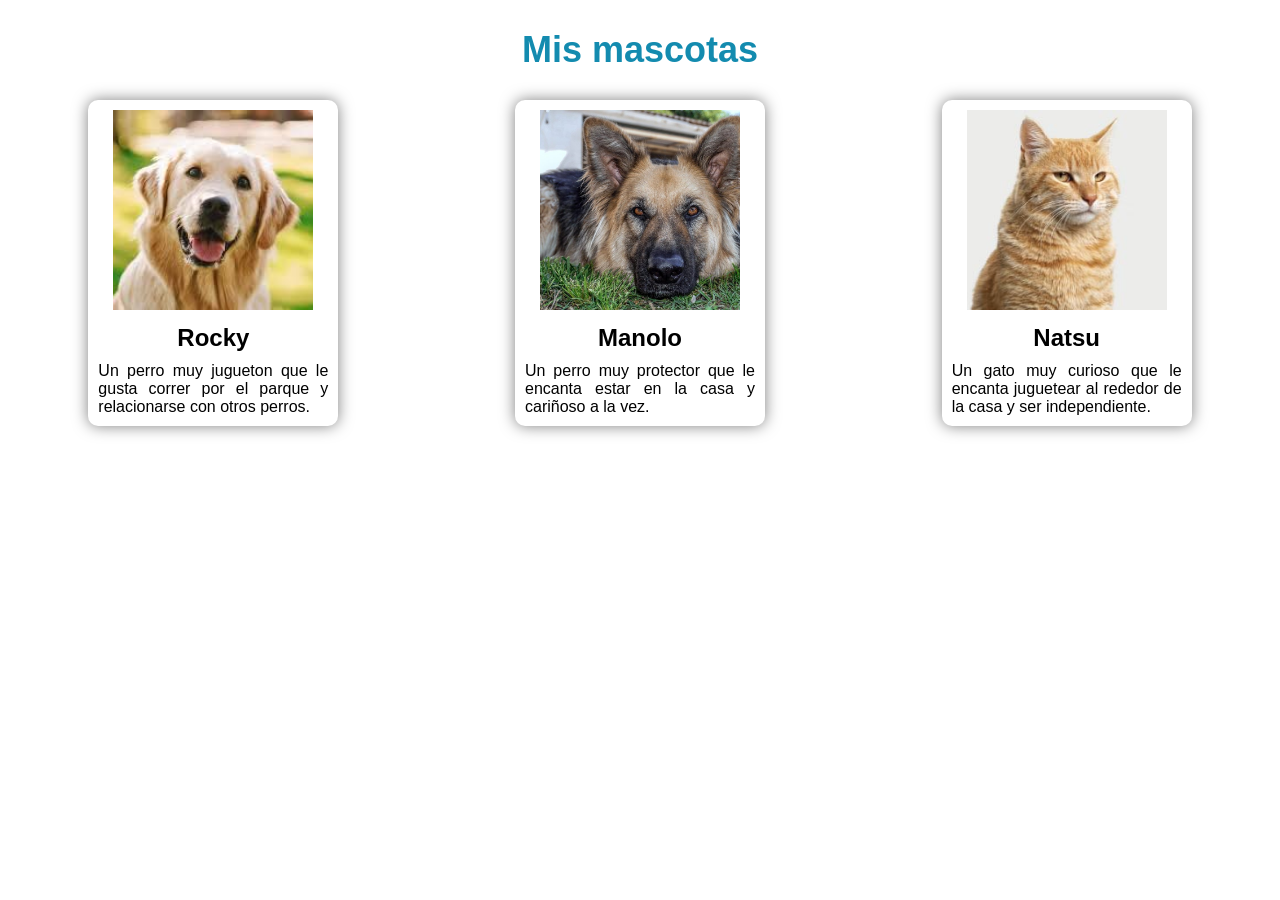
==== mascotas.html @ de529fd0 "retoques" ====
<!doctype html>
<html lang="en">
  <head>
    <meta charset="UTF-8" />
    <meta name="viewport" content="width=device-width, initial-scale=1.0" />
    <link rel="stylesheet" href="style_mascotas.css" />
    <title>Mis mascotas</title>
  </head>
  <body>
    <header>
      <h1>Mis mascotas</h1>
    </header>
    <main>
      <section>
        <article class="contenedor-card">
          <figure>
            <img src="/images/rocky.jpg" alt="Foto de rocky" />
          </figure>
          <h2>Rocky</h2>
          <p>
            Un perro muy jugueton que le gusta correr por el parque y
            relacionarse con otros perros.
          </p>
        </article>
        <article class="contenedor-card">
          <figure>
            <img src="/images/manolo.jpg" alt="Foto de manolo" />
          </figure>
          <h2>Manolo</h2>
          <p>
            Un perro muy protector que le encanta estar en la casa y cariñoso a
            la vez.
          </p>
        </article>
        <article class="contenedor-card">
          <figure>
            <img src="/images/natsu.jpg" alt="Foto de natsu" />
          </figure>
          <h2>Natsu</h2>
          <p>
            Un gato muy curioso que le encanta juguetear al rededor de la casa y
            ser independiente.
          </p>
        </article>
      </section>
    </main>
  </body>
</html>
---- style_mascotas.css ----
* {
  box-sizing: border-box;
  margin: 0;
  padding: 0;
  font-family: Arial, Helvetica, sans-serif;
}

header {
  display: flex;
  justify-content: center;
  align-items: center;
  width: 100%;
  height: 100px;
  font-size: large;
  color: rgb(19, 139, 175);
}

section {
  display: flex;
  justify-content: space-around;
}

.contenedor-card {
  display: flex;
  flex-direction: column;
  align-items: center;
  width: 250px;
  padding: 10px;
  border-radius: 10px;
  gap: 10px;
  text-align: justify;
  box-shadow: 0px 0px 15px rgba(0, 0, 0, 0.5);
}

img {
  height: 200px;
  width: 200px;
  object-fit: cover;
}
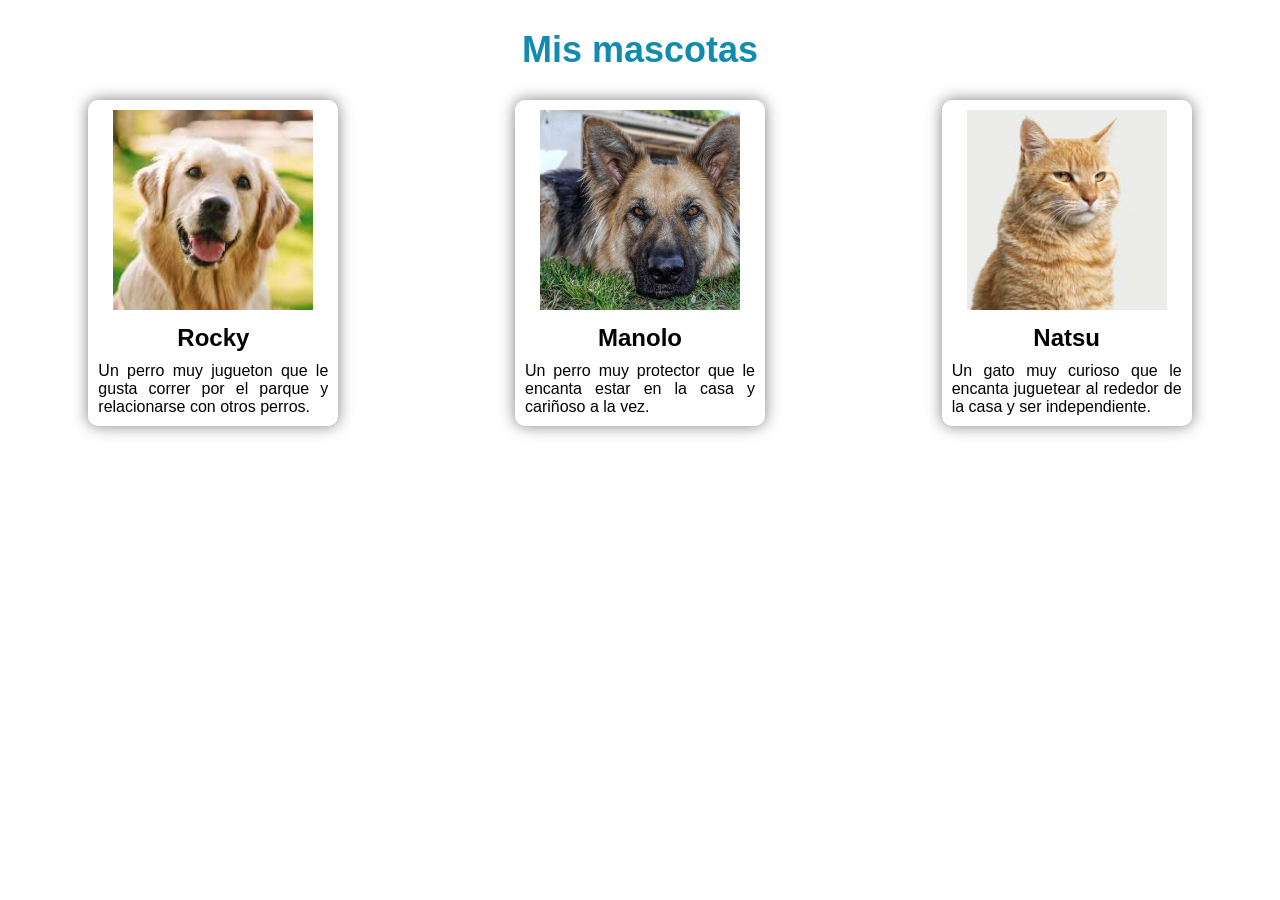
==== commit ec6e4059: "grid" ====
--- a/mascotas.html
+++ b/mascotas.html
@@ -10,6 +10,8 @@
     <header>
       <h1>Mis mascotas</h1>
     </header>
+
+    
     <main>
       <section>
         <article class="contenedor-card">
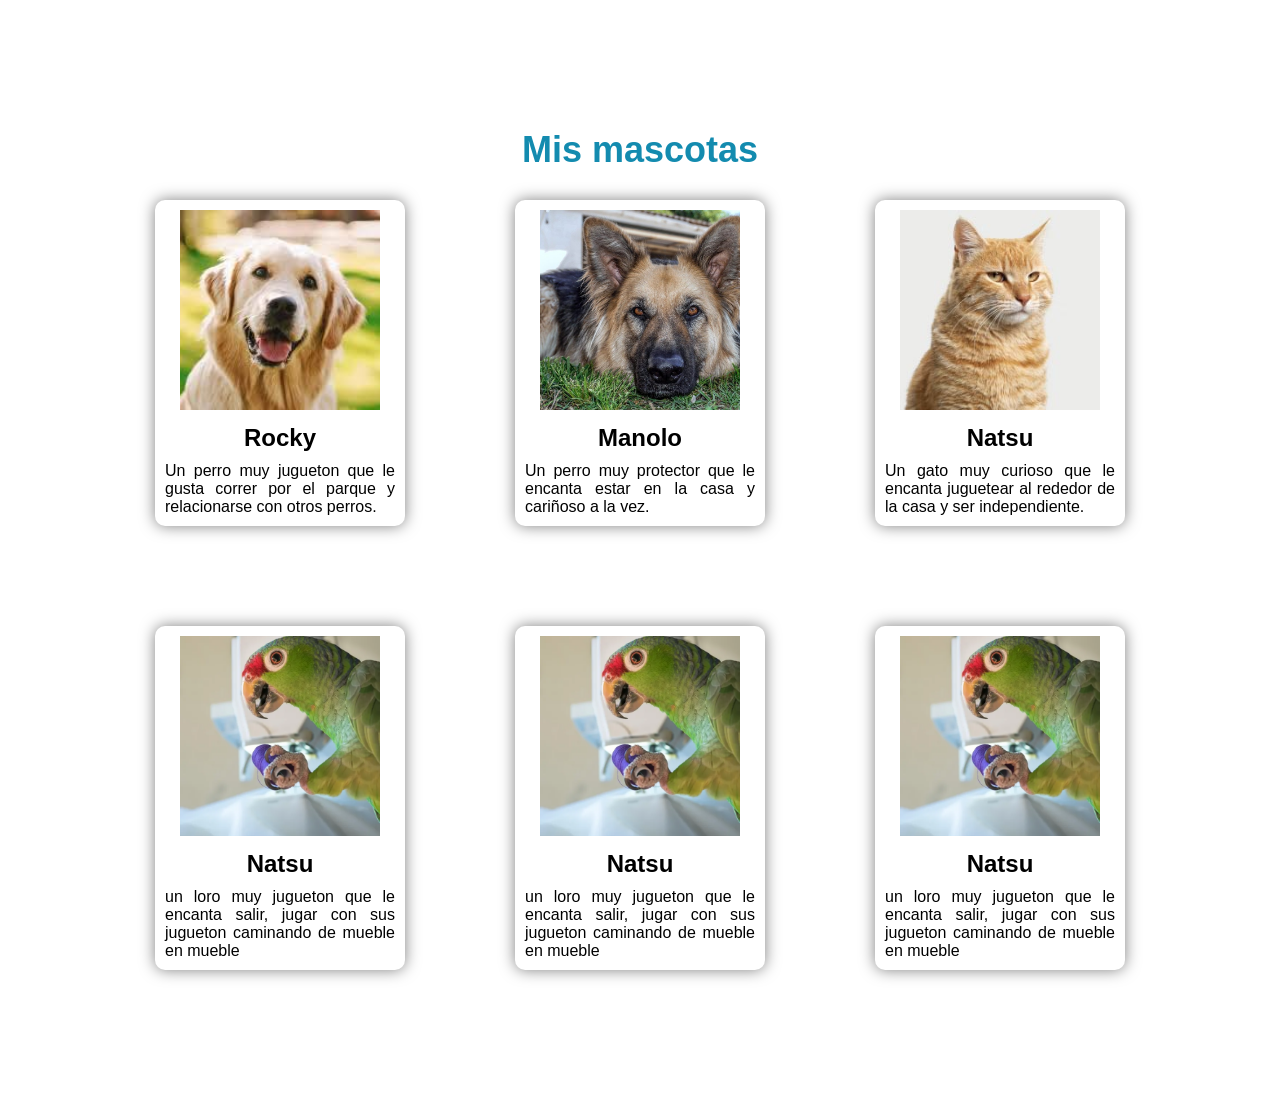
==== commit 9b6aad95: "week 3" ====
--- a/mascotas.html
+++ b/mascotas.html
@@ -11,39 +11,73 @@
       <h1>Mis mascotas</h1>
     </header>
 
-    
     <main>
       <section>
-        <article class="contenedor-card">
-          <figure>
-            <img src="/images/rocky.jpg" alt="Foto de rocky" />
-          </figure>
-          <h2>Rocky</h2>
-          <p>
-            Un perro muy jugueton que le gusta correr por el parque y
-            relacionarse con otros perros.
-          </p>
-        </article>
-        <article class="contenedor-card">
-          <figure>
-            <img src="/images/manolo.jpg" alt="Foto de manolo" />
-          </figure>
-          <h2>Manolo</h2>
-          <p>
-            Un perro muy protector que le encanta estar en la casa y cariñoso a
-            la vez.
-          </p>
-        </article>
-        <article class="contenedor-card">
-          <figure>
-            <img src="/images/natsu.jpg" alt="Foto de natsu" />
-          </figure>
-          <h2>Natsu</h2>
-          <p>
-            Un gato muy curioso que le encanta juguetear al rededor de la casa y
-            ser independiente.
-          </p>
-        </article>
+        <div class="contenedor-1">
+          <article class="contenedor-card">
+            <figure>
+              <img src="/images/rocky.jpg" alt="Foto de rocky" />
+            </figure>
+            <h2>Rocky</h2>
+            <p>
+              Un perro muy jugueton que le gusta correr por el parque y
+              relacionarse con otros perros.
+            </p>
+          </article>
+          <article class="contenedor-card">
+            <figure>
+              <img src="/images/manolo.jpg" alt="Foto de manolo" />
+            </figure>
+            <h2>Manolo</h2>
+            <p>
+              Un perro muy protector que le encanta estar en la casa y cariñoso
+              a la vez.
+            </p>
+          </article>
+          <article class="contenedor-card">
+            <figure>
+              <img src="/images/natsu.jpg" alt="Foto de natsu" />
+            </figure>
+            <h2>Natsu</h2>
+            <p>
+              Un gato muy curioso que le encanta juguetear al rededor de la casa
+              y ser independiente.
+            </p>
+          </article>
+        </div>
+
+        <div class="contenedor-2">
+          <article class="contenedor-card">
+            <figure>
+              <img src="/images/lorencio.webp" alt="Foto de natsu" />
+            </figure>
+            <h2>Natsu</h2>
+            <p>
+              un loro muy jugueton que le encanta salir, jugar con sus jugueton
+              caminando de mueble en mueble
+            </p>
+          </article>
+          <article class="contenedor-card">
+            <figure>
+              <img src="/images/lorencio.webp" alt="Foto de natsu" />
+            </figure>
+            <h2>Natsu</h2>
+            <p>
+              un loro muy jugueton que le encanta salir, jugar con sus jugueton
+              caminando de mueble en mueble
+            </p>
+          </article>
+          <article class="contenedor-card">
+            <figure>
+              <img src="/images/lorencio.webp" alt="Foto de natsu" />
+            </figure>
+            <h2>Natsu</h2>
+            <p>
+              un loro muy jugueton que le encanta salir, jugar con sus jugueton
+              caminando de mueble en mueble
+            </p>
+          </article>
+        </div>
       </section>
     </main>
   </body>
--- a/style_mascotas.css
+++ b/style_mascotas.css
@@ -3,6 +3,10 @@
   margin: 0;
   padding: 0;
   font-family: Arial, Helvetica, sans-serif;
+}
+
+body {
+  padding: 100px;
 }
 
 header {
@@ -17,7 +21,8 @@
 
 section {
   display: flex;
-  justify-content: space-around;
+  flex-direction: column;
+  gap: 100px;
 }
 
 .contenedor-card {
@@ -37,3 +42,15 @@
   width: 200px;
   object-fit: cover;
 }
+
+.contenedor-1 {
+  display: flex;
+  justify-content: space-around;
+}
+
+.contenedor-2 {
+  display: grid;
+  grid-template-columns: repeat(3, 1fr);
+  grid-template-rows: 1fr 30px;
+  justify-items: center;
+}
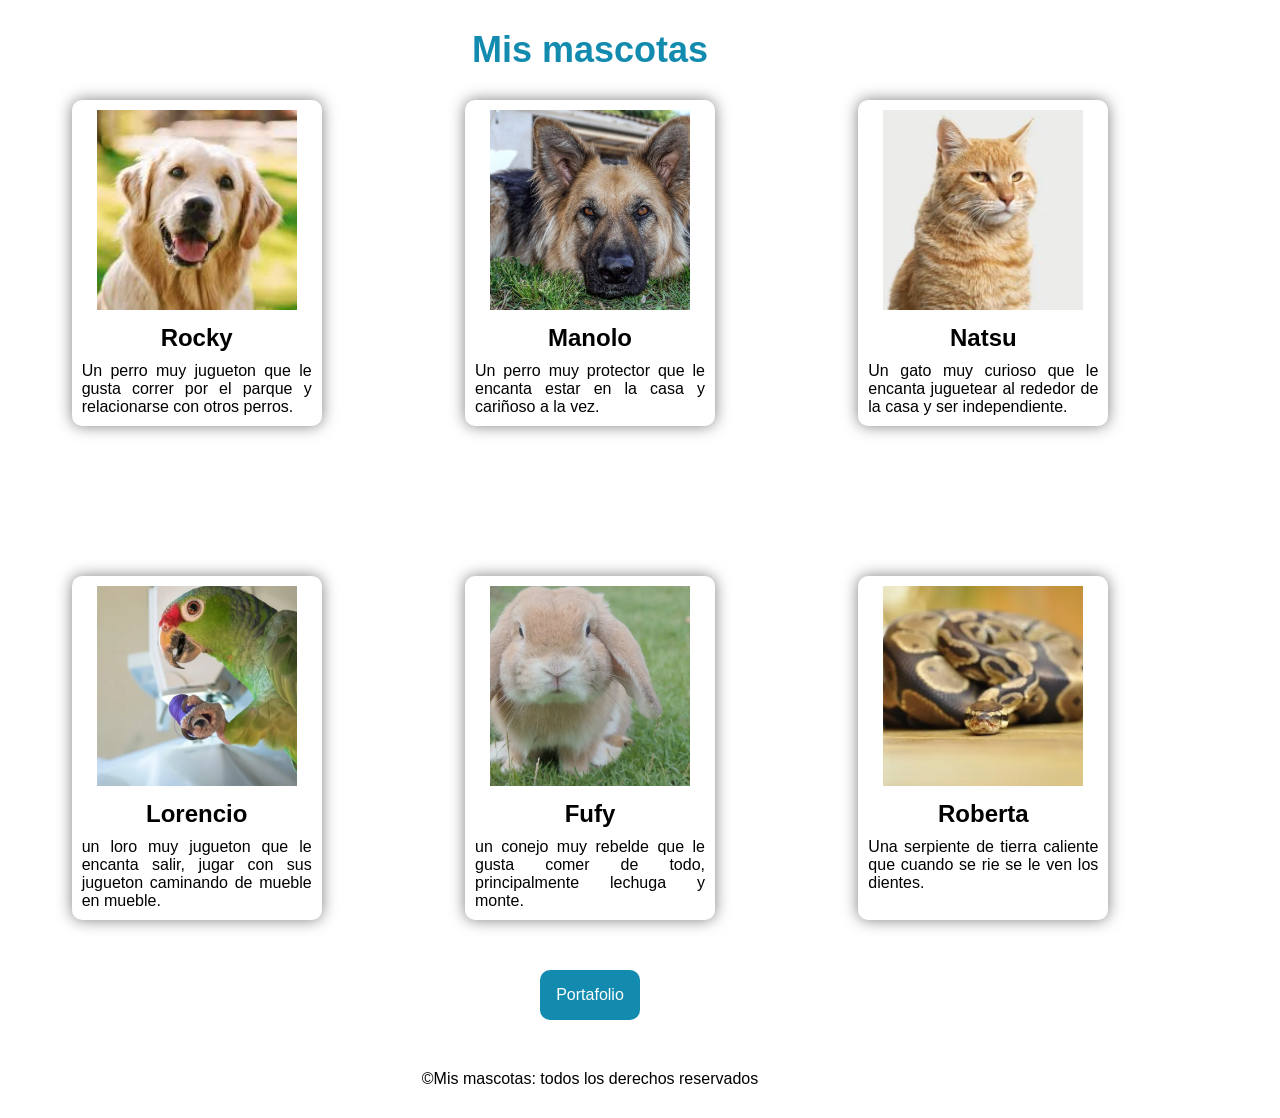
==== commit f6500acf: "finish" ====
--- a/mascotas.html
+++ b/mascotas.html
@@ -51,34 +51,38 @@
             <figure>
               <img src="/images/lorencio.webp" alt="Foto de natsu" />
             </figure>
-            <h2>Natsu</h2>
+            <h2>Lorencio</h2>
             <p>
               un loro muy jugueton que le encanta salir, jugar con sus jugueton
-              caminando de mueble en mueble
+              caminando de mueble en mueble.
             </p>
           </article>
           <article class="contenedor-card">
             <figure>
-              <img src="/images/lorencio.webp" alt="Foto de natsu" />
+              <img src="/images/fufy.webp" alt="Foto de natsu" />
             </figure>
-            <h2>Natsu</h2>
+            <h2>Fufy</h2>
             <p>
-              un loro muy jugueton que le encanta salir, jugar con sus jugueton
-              caminando de mueble en mueble
+              un conejo muy rebelde que le gusta comer de todo, principalmente
+              lechuga y monte.
             </p>
           </article>
           <article class="contenedor-card">
             <figure>
-              <img src="/images/lorencio.webp" alt="Foto de natsu" />
+              <img src="/images/roberta.webp" alt="Foto de natsu" />
             </figure>
-            <h2>Natsu</h2>
+            <h2>Roberta</h2>
             <p>
-              un loro muy jugueton que le encanta salir, jugar con sus jugueton
-              caminando de mueble en mueble
+              Una serpiente de tierra caliente que cuando se rie se le ven los
+              dientes.
             </p>
           </article>
+          <a href="index.html" class="btn-portafolio">Portafolio </a>
         </div>
       </section>
     </main>
   </body>
+  <footer>
+    <p>&copy;Mis mascotas: todos los derechos reservados</p>
+  </footer>
 </html>
--- a/style_mascotas.css
+++ b/style_mascotas.css
@@ -6,7 +6,7 @@
 }
 
 body {
-  padding: 100px;
+  padding: 0px 100px 30px 0px;
 }
 
 header {
@@ -35,6 +35,7 @@
   gap: 10px;
   text-align: justify;
   box-shadow: 0px 0px 15px rgba(0, 0, 0, 0.5);
+  margin-bottom: 50px;
 }
 
 img {
@@ -51,6 +52,29 @@
 .contenedor-2 {
   display: grid;
   grid-template-columns: repeat(3, 1fr);
-  grid-template-rows: 1fr 30px;
+  grid-template-rows: 1fr 50px;
   justify-items: center;
 }
+
+.btn-portafolio {
+  display: flex;
+  justify-content: center;
+  align-items: center;
+  grid-column: 2/3;
+  grid-row: 2/3;
+  background: rgb(19, 139, 175);
+  width: 100px;
+  border-radius: 10px;
+  text-decoration: none;
+  color: white;
+}
+
+.btn-portafolio:hover {
+  background-color: rgb(8, 79, 100);
+}
+
+footer {
+  display: flex;
+  justify-content: center;
+  margin-top: 50px;
+}
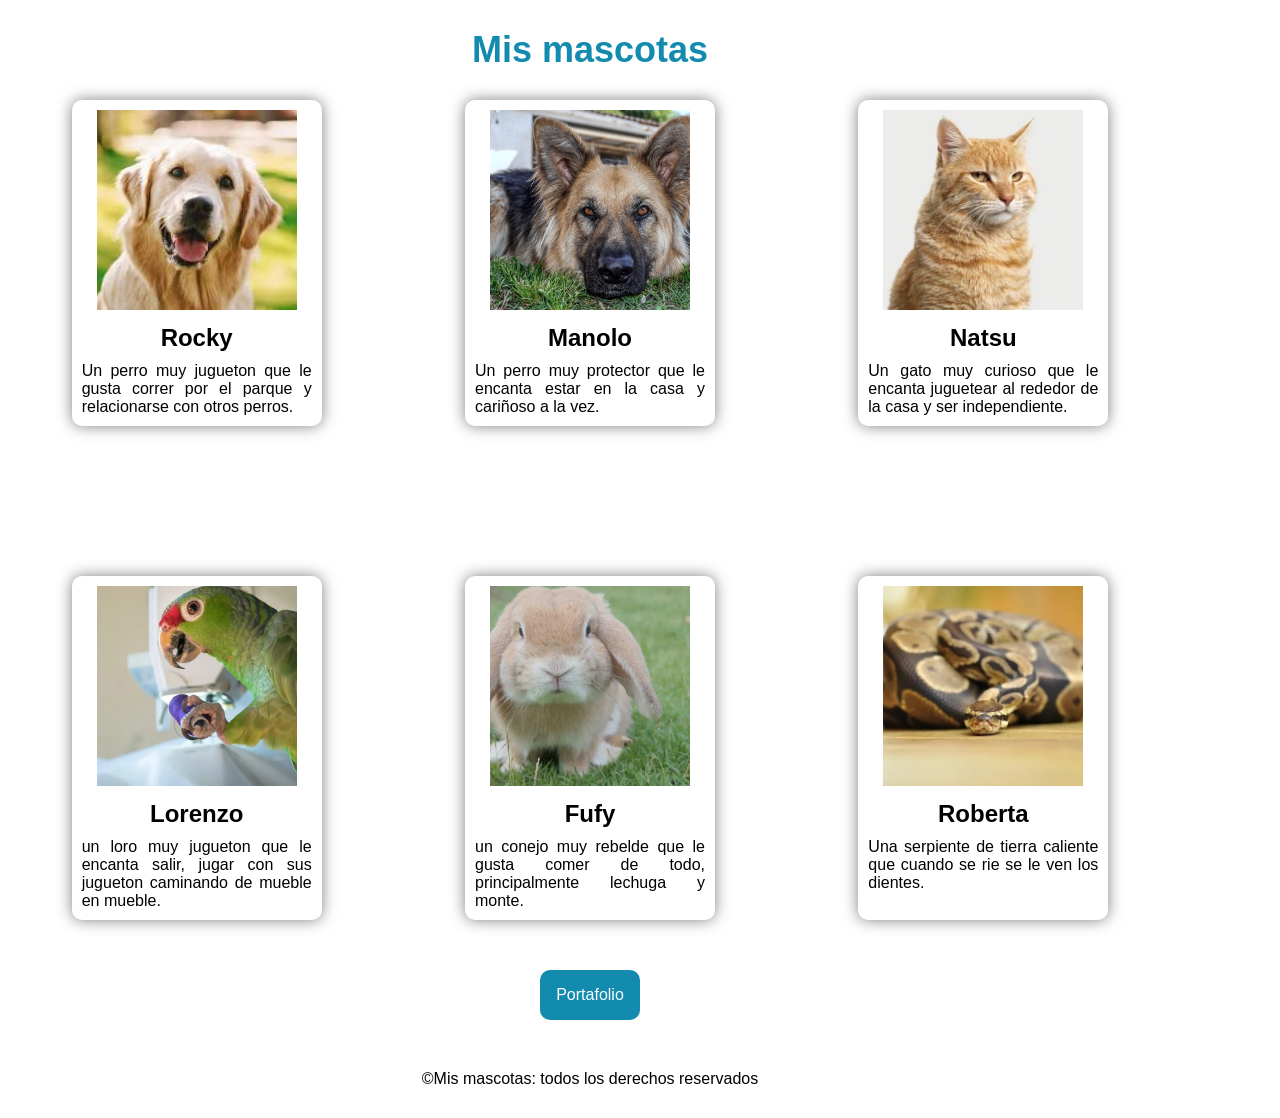
==== commit 29518125: "footer y tabla" ====
--- a/mascotas.html
+++ b/mascotas.html
@@ -51,7 +51,7 @@
             <figure>
               <img src="/images/lorencio.webp" alt="Foto de natsu" />
             </figure>
-            <h2>Lorencio</h2>
+            <h2>Lorenzo</h2>
             <p>
               un loro muy jugueton que le encanta salir, jugar con sus jugueton
               caminando de mueble en mueble.
